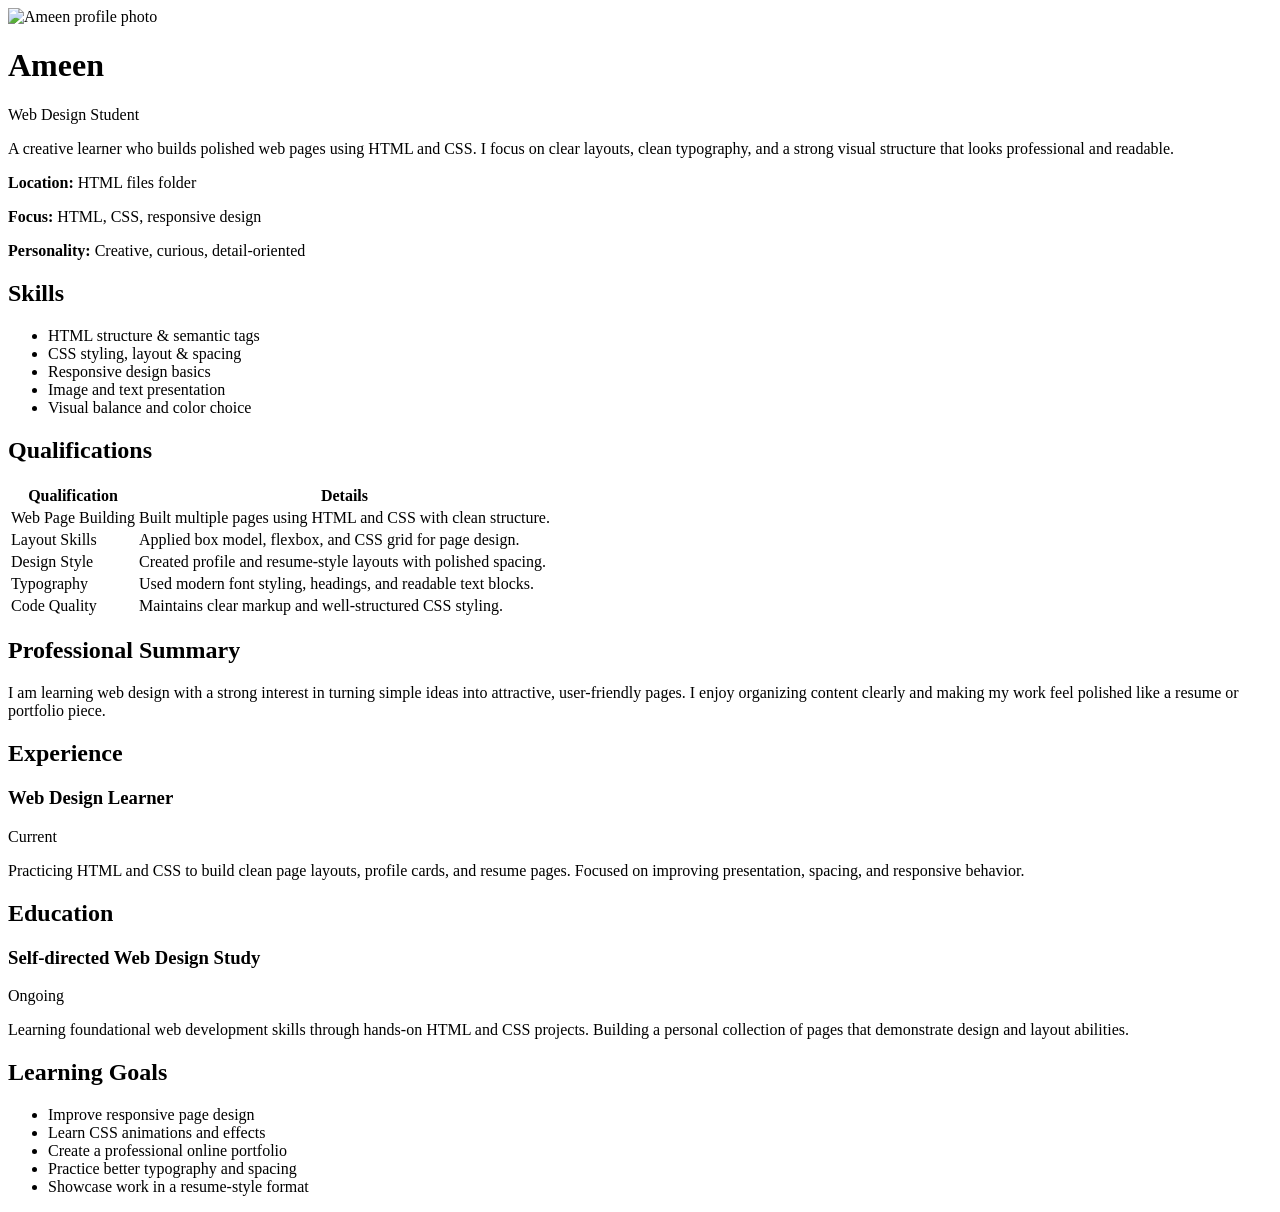
==== index.html @ d777973c "Renamed personal.html to index.html" ====
<!DOCTYPE html>
<html lang="en">
<head>
    <meta charset="UTF-8">
    <meta name="viewport" content="width=device-width, initial-scale=1.0">
    <title>Ameen | Resume</title>
    <link rel="stylesheet" href="persnal.css">
</head>
<body>
    <main class="resume-card">
        <header class="resume-header">
            <div class="header-left">
                <div class="photo-frame">
                    <img src="ameen.jpeg" alt="Ameen profile photo">
                </div>
                <h1>Ameen</h1>
                <p class="role">Web Design Student</p>
            </div>
            <div class="header-right">
                <p class="summary">A creative learner who builds polished web pages using HTML and CSS. I focus on clear layouts, clean typography, and a strong visual structure that looks professional and readable.</p>
                <div class="contact-list">
                    <p><strong>Location:</strong> HTML files folder</p>
                    <p><strong>Focus:</strong> HTML, CSS, responsive design</p>
                    <p><strong>Personality:</strong> Creative, curious, detail-oriented</p>
                </div>
            </div>
        </header>

        <div class="resume-grid">
            <aside class="sidebar">
                <section class="resume-section">
                    <h2>Skills</h2>
                    <ul>
                        <li>HTML structure & semantic tags</li>
                        <li>CSS styling, layout & spacing</li>
                        <li>Responsive design basics</li>
                        <li>Image and text presentation</li>
                        <li>Visual balance and color choice</li>
                    </ul>
                </section>

                <section class="resume-section">
                    <h2>Qualifications</h2>
                    <table class="qualification-table">
                        <thead>
                            <tr>
                                <th>Qualification</th>
                                <th>Details</th>
                            </tr>
                        </thead>
                        <tbody>
                            <tr>
                                <td>Web Page Building</td>
                                <td>Built multiple pages using HTML and CSS with clean structure.</td>
                            </tr>
                            <tr>
                                <td>Layout Skills</td>
                                <td>Applied box model, flexbox, and CSS grid for page design.</td>
                            </tr>
                            <tr>
                                <td>Design Style</td>
                                <td>Created profile and resume-style layouts with polished spacing.</td>
                            </tr>
                            <tr>
                                <td>Typography</td>
                                <td>Used modern font styling, headings, and readable text blocks.</td>
                            </tr>
                            <tr>
                                <td>Code Quality</td>
                                <td>Maintains clear markup and well-structured CSS styling.</td>
                            </tr>
                        </tbody>
                    </table>
                </section>
            </aside>

            <section class="content">
                <section class="resume-section">
                    <h2>Professional Summary</h2>
                    <p>I am learning web design with a strong interest in turning simple ideas into attractive, user-friendly pages. I enjoy organizing content clearly and making my work feel polished like a resume or portfolio piece.</p>
                </section>

                <section class="resume-section">
                    <h2>Experience</h2>
                    <div class="resume-item">
                        <h3>Web Design Learner</h3>
                        <span>Current</span>
                        <p>Practicing HTML and CSS to build clean page layouts, profile cards, and resume pages. Focused on improving presentation, spacing, and responsive behavior.</p>
                    </div>
                </section>

                <section class="resume-section">
                    <h2>Education</h2>
                    <div class="resume-item">
                        <h3>Self-directed Web Design Study</h3>
                        <span>Ongoing</span>
                        <p>Learning foundational web development skills through hands-on HTML and CSS projects. Building a personal collection of pages that demonstrate design and layout abilities.</p>
                    </div>
                </section>

                <section class="resume-section">
                    <h2>Learning Goals</h2>
                    <ul>
                        <li>Improve responsive page design</li>
                        <li>Learn CSS animations and effects</li>
                        <li>Create a professional online portfolio</li>
                        <li>Practice better typography and spacing</li>
                        <li>Showcase work in a resume-style format</li>
                    </ul>
                </section>
            </section>
        </div>
    </main>
</body>
</html>
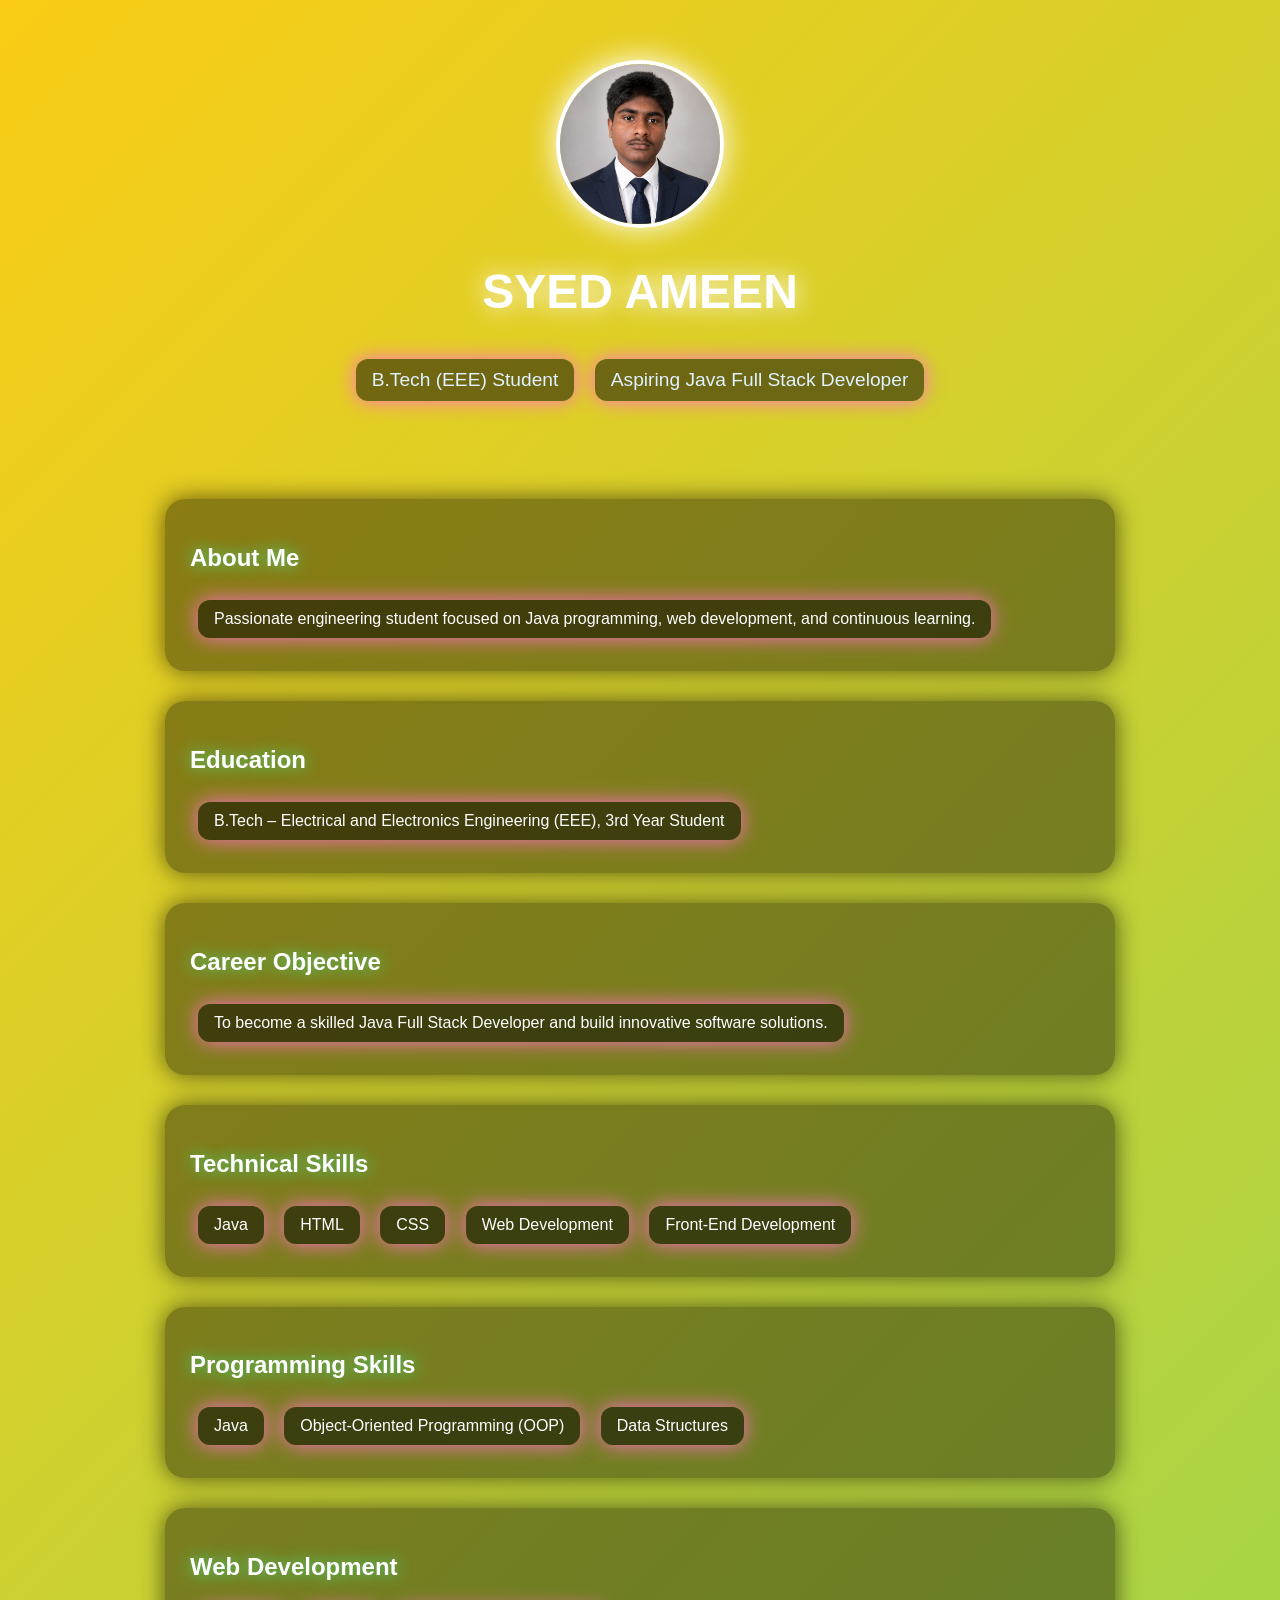
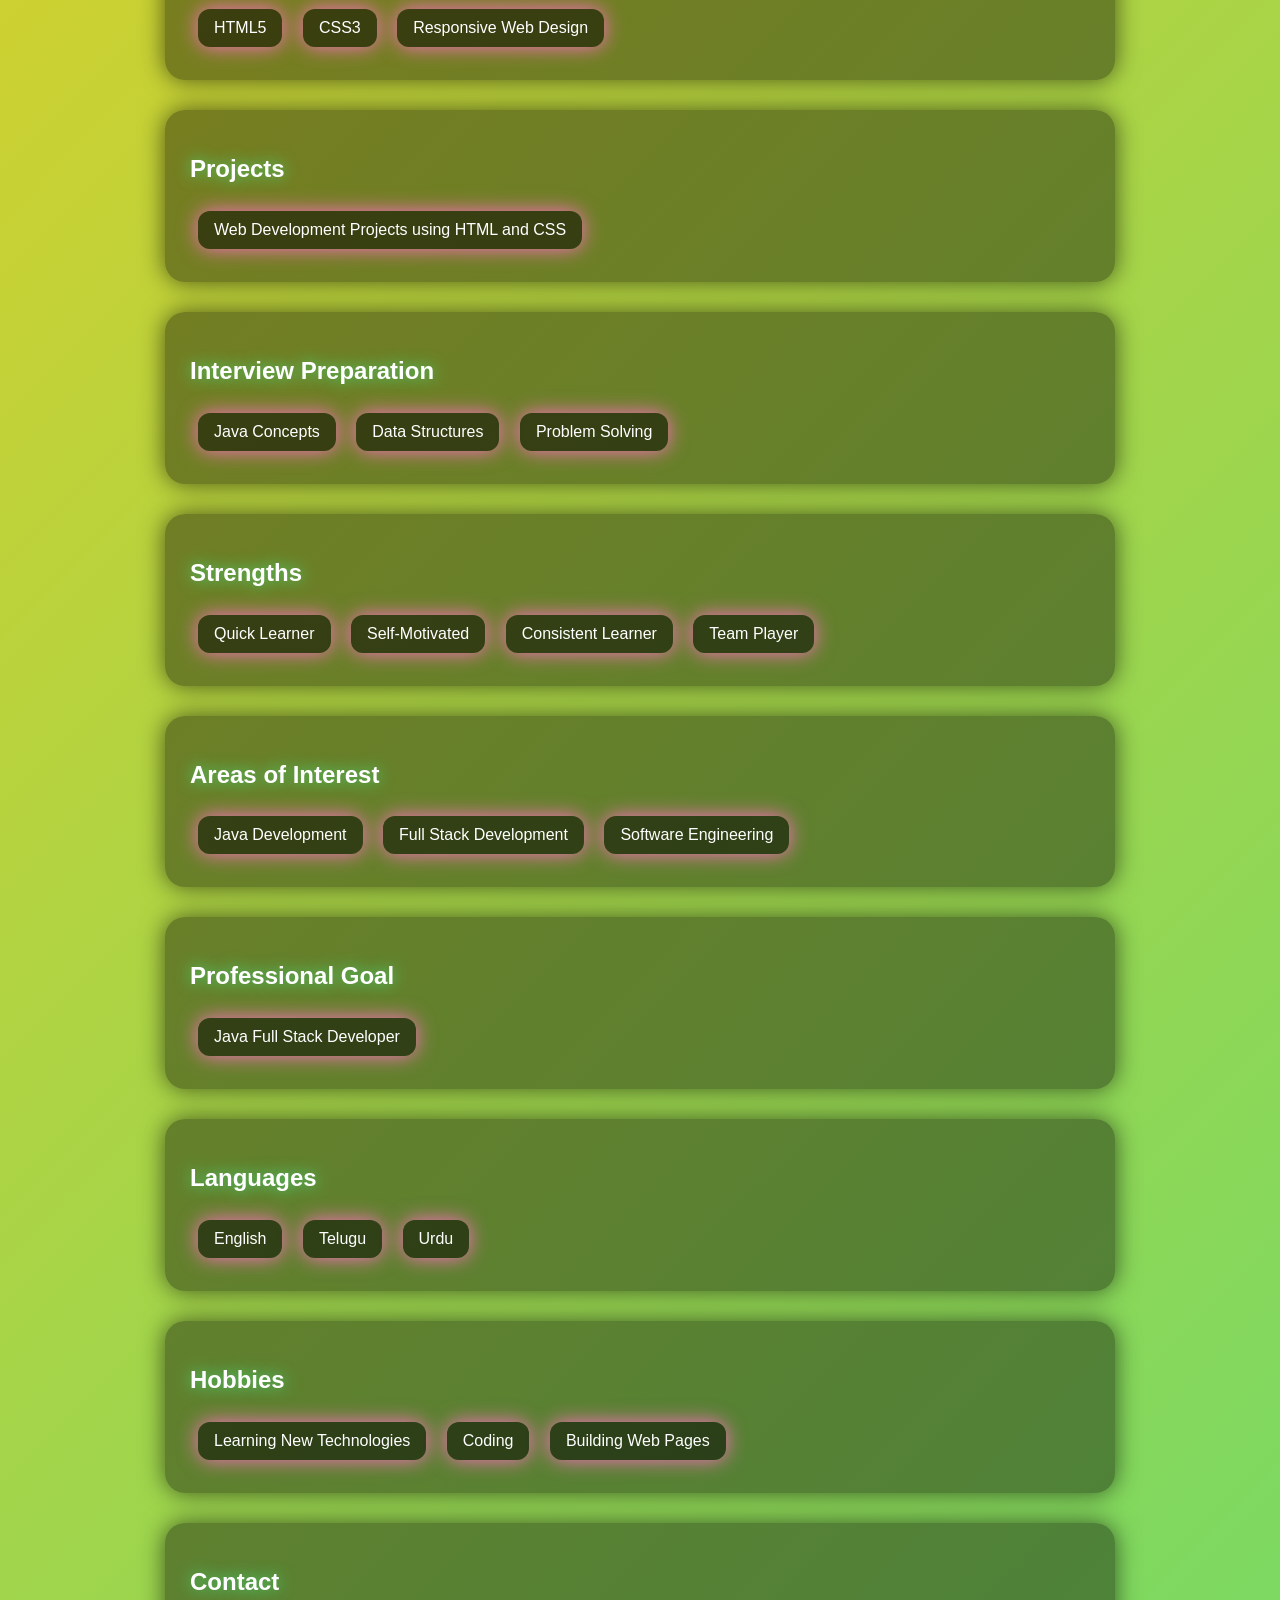
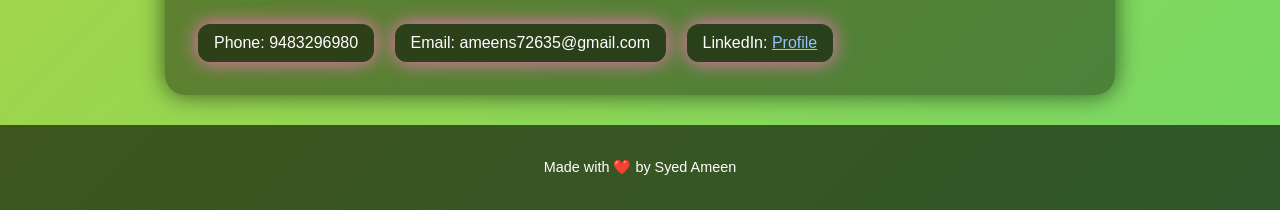
==== commit 2a5f1271: "Rename product.html to index.html" ====
--- a/index.html
+++ b/index.html
@@ -1,115 +1,188 @@
 <!DOCTYPE html>
 <html lang="en">
 <head>
-    <meta charset="UTF-8">
-    <meta name="viewport" content="width=device-width, initial-scale=1.0">
-    <title>Ameen | Resume</title>
-    <link rel="stylesheet" href="persnal.css">
+  <meta charset="UTF-8">
+  <title>Syed Ameen | Resume</title>
+  <style>
+    /* Moving gradient background */
+    body {
+      margin: 0;
+      font-family: 'Segoe UI', Arial, sans-serif;
+      background: linear-gradient(-45deg, #ff6ec4, #7873f5, #4ade80, #facc15);
+      background-size: 400% 400%;
+      animation: gradientMove 12s ease infinite;
+      color: #fff;
+    }
+    @keyframes gradientMove {
+      0% {background-position: 0% 50%;}
+      50% {background-position: 100% 50%;}
+      100% {background-position: 0% 50%;}
+    }
+
+    header {
+      text-align: center;
+      padding: 60px 20px;
+    }
+    header h1 {
+      font-size: 3rem;
+      text-shadow: 0 0 25px #fff;
+    }
+    header p {
+      font-size: 1.2rem;
+      margin-top: 10px;
+      color: #e0f2fe;
+    }
+    .profile-pic {
+      width: 160px;
+      height: 160px;
+      border-radius: 50%;
+      border: 4px solid #fff;
+      box-shadow: 0 0 30px #fff;
+      transition: transform 0.6s ease;
+    }
+    .profile-pic:hover {
+      transform: scale(1.2) rotate(12deg);
+    }
+
+    /* Highlight sentences with glowing boxes */
+    .highlight {
+      display: inline-block;
+      background: rgba(0,0,0,0.5);
+      padding: 10px 16px;
+      border-radius: 12px;
+      margin: 8px;
+      box-shadow: 0 0 20px #ff6ec4;
+      animation: pulse 3s infinite;
+    }
+    @keyframes pulse {
+      0% {box-shadow: 0 0 10px #fff;}
+      50% {box-shadow: 0 0 30px #facc15;}
+      100% {box-shadow: 0 0 10px #fff;}
+    }
+
+    section {
+      margin: 30px auto;
+      max-width: 900px;
+      background: rgba(0,0,0,0.4);
+      padding: 25px;
+      border-radius: 20px;
+      box-shadow: 0 0 25px rgba(0,0,0,0.6);
+    }
+    section h2 {
+      color: #fff;
+      text-shadow: 0 0 15px #4ade80;
+    }
+
+    footer {
+      text-align: center;
+      padding: 20px;
+      background: rgba(0,0,0,0.6);
+      color: #fff;
+      font-size: 0.9rem;
+    }
+  </style>
 </head>
 <body>
-    <main class="resume-card">
-        <header class="resume-header">
-            <div class="header-left">
-                <div class="photo-frame">
-                    <img src="ameen.jpeg" alt="Ameen profile photo">
-                </div>
-                <h1>Ameen</h1>
-                <p class="role">Web Design Student</p>
-            </div>
-            <div class="header-right">
-                <p class="summary">A creative learner who builds polished web pages using HTML and CSS. I focus on clear layouts, clean typography, and a strong visual structure that looks professional and readable.</p>
-                <div class="contact-list">
-                    <p><strong>Location:</strong> HTML files folder</p>
-                    <p><strong>Focus:</strong> HTML, CSS, responsive design</p>
-                    <p><strong>Personality:</strong> Creative, curious, detail-oriented</p>
-                </div>
-            </div>
-        </header>
+  <header>
+    <img src="ameen.jpeg" alt="Profile Photo" class="profile-pic">
+    <h1>SYED AMEEN</h1>
+    <p class="highlight">B.Tech (EEE) Student</p>
+    <p class="highlight">Aspiring Java Full Stack Developer</p>
+  </header>
 
-        <div class="resume-grid">
-            <aside class="sidebar">
-                <section class="resume-section">
-                    <h2>Skills</h2>
-                    <ul>
-                        <li>HTML structure & semantic tags</li>
-                        <li>CSS styling, layout & spacing</li>
-                        <li>Responsive design basics</li>
-                        <li>Image and text presentation</li>
-                        <li>Visual balance and color choice</li>
-                    </ul>
-                </section>
+  <section>
+    <h2>About Me</h2>
+    <p class="highlight">Passionate engineering student focused on Java programming, web development, and continuous learning.</p>
+  </section>
 
-                <section class="resume-section">
-                    <h2>Qualifications</h2>
-                    <table class="qualification-table">
-                        <thead>
-                            <tr>
-                                <th>Qualification</th>
-                                <th>Details</th>
-                            </tr>
-                        </thead>
-                        <tbody>
-                            <tr>
-                                <td>Web Page Building</td>
-                                <td>Built multiple pages using HTML and CSS with clean structure.</td>
-                            </tr>
-                            <tr>
-                                <td>Layout Skills</td>
-                                <td>Applied box model, flexbox, and CSS grid for page design.</td>
-                            </tr>
-                            <tr>
-                                <td>Design Style</td>
-                                <td>Created profile and resume-style layouts with polished spacing.</td>
-                            </tr>
-                            <tr>
-                                <td>Typography</td>
-                                <td>Used modern font styling, headings, and readable text blocks.</td>
-                            </tr>
-                            <tr>
-                                <td>Code Quality</td>
-                                <td>Maintains clear markup and well-structured CSS styling.</td>
-                            </tr>
-                        </tbody>
-                    </table>
-                </section>
-            </aside>
+  <section>
+    <h2>Education</h2>
+    <p class="highlight">B.Tech – Electrical and Electronics Engineering (EEE), 3rd Year Student</p>
+  </section>
 
-            <section class="content">
-                <section class="resume-section">
-                    <h2>Professional Summary</h2>
-                    <p>I am learning web design with a strong interest in turning simple ideas into attractive, user-friendly pages. I enjoy organizing content clearly and making my work feel polished like a resume or portfolio piece.</p>
-                </section>
+  <section>
+    <h2>Career Objective</h2>
+    <p class="highlight">To become a skilled Java Full Stack Developer and build innovative software solutions.</p>
+  </section>
 
-                <section class="resume-section">
-                    <h2>Experience</h2>
-                    <div class="resume-item">
-                        <h3>Web Design Learner</h3>
-                        <span>Current</span>
-                        <p>Practicing HTML and CSS to build clean page layouts, profile cards, and resume pages. Focused on improving presentation, spacing, and responsive behavior.</p>
-                    </div>
-                </section>
+  <section>
+    <h2>Technical Skills</h2>
+    <p class="highlight">Java</p>
+    <p class="highlight">HTML</p>
+    <p class="highlight">CSS</p>
+    <p class="highlight">Web Development</p>
+    <p class="highlight">Front-End Development</p>
+  </section>
 
-                <section class="resume-section">
-                    <h2>Education</h2>
-                    <div class="resume-item">
-                        <h3>Self-directed Web Design Study</h3>
-                        <span>Ongoing</span>
-                        <p>Learning foundational web development skills through hands-on HTML and CSS projects. Building a personal collection of pages that demonstrate design and layout abilities.</p>
-                    </div>
-                </section>
+  <section>
+    <h2>Programming Skills</h2>
+    <p class="highlight">Java</p>
+    <p class="highlight">Object-Oriented Programming (OOP)</p>
+    <p class="highlight">Data Structures</p>
+  </section>
 
-                <section class="resume-section">
-                    <h2>Learning Goals</h2>
-                    <ul>
-                        <li>Improve responsive page design</li>
-                        <li>Learn CSS animations and effects</li>
-                        <li>Create a professional online portfolio</li>
-                        <li>Practice better typography and spacing</li>
-                        <li>Showcase work in a resume-style format</li>
-                    </ul>
-                </section>
-            </section>
-        </div>
-    </main>
+  <section>
+    <h2>Web Development</h2>
+    <p class="highlight">HTML5</p>
+    <p class="highlight">CSS3</p>
+    <p class="highlight">Responsive Web Design</p>
+  </section>
+
+  <section>
+    <h2>Projects</h2>
+    <p class="highlight">Web Development Projects using HTML and CSS</p>
+  </section>
+
+  <section>
+    <h2>Interview Preparation</h2>
+    <p class="highlight">Java Concepts</p>
+    <p class="highlight">Data Structures</p>
+    <p class="highlight">Problem Solving</p>
+  </section>
+
+  <section>
+    <h2>Strengths</h2>
+    <p class="highlight">Quick Learner</p>
+    <p class="highlight">Self-Motivated</p>
+    <p class="highlight">Consistent Learner</p>
+    <p class="highlight">Team Player</p>
+  </section>
+
+  <section>
+    <h2>Areas of Interest</h2>
+    <p class="highlight">Java Development</p>
+    <p class="highlight">Full Stack Development</p>
+    <p class="highlight">Software Engineering</p>
+  </section>
+
+  <section>
+    <h2>Professional Goal</h2>
+    <p class="highlight">Java Full Stack Developer</p>
+  </section>
+
+  <section>
+    <h2>Languages</h2>
+    <p class="highlight">English</p>
+    <p class="highlight">Telugu</p>
+    <p class="highlight">Urdu</p>
+  </section>
+
+  <section>
+    <h2>Hobbies</h2>
+    <p class="highlight">Learning New Technologies</p>
+    <p class="highlight">Coding</p>
+    <p class="highlight">Building Web Pages</p>
+  </section>
+
+  <section>
+    <h2>Contact</h2>
+    <p class="highlight">Phone: 9483296980</p>
+    <p class="highlight">Email: ameens72635@gmail.com</p>
+    <p class="highlight">LinkedIn: <a href="https://www.linkedin.com/in/syed-ameen-881496389" target="_blank" style="color:#93c5fd;">Profile</a></p>
+  </section>
+
+  <footer>
+    <p>Made with ❤️ by Syed Ameen</p>
+  </footer>
 </body>
-</html>+</html>
